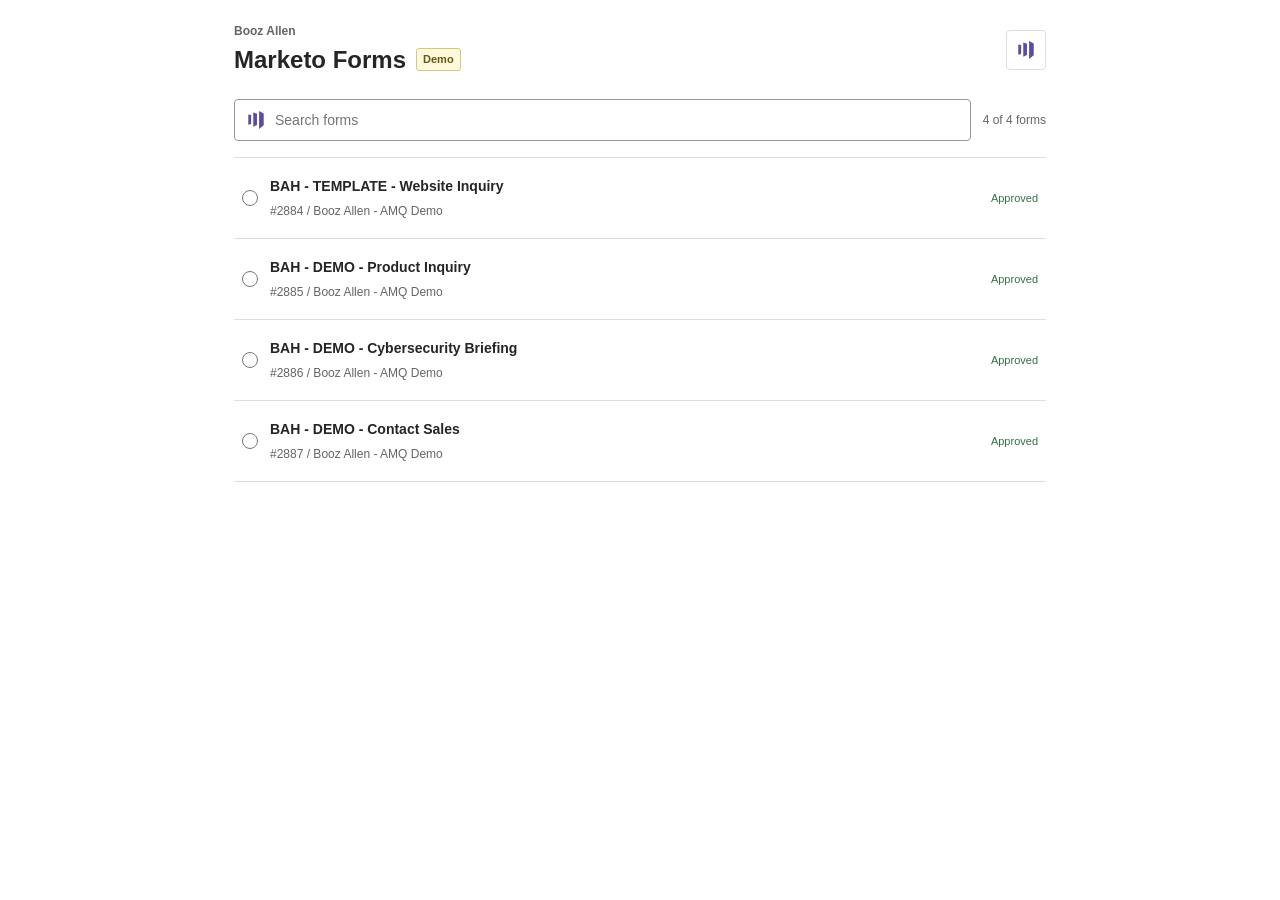
==== tools/marketo-forms/index.html @ 0ab5093b "marketo plugin" ====
<!doctype html>
<html lang="en">
  <head>
    <meta charset="utf-8">
    <meta name="viewport" content="width=device-width, initial-scale=1">
    <title>Marketo Forms</title>
    <link rel="stylesheet" href="./marketo-forms.css">
    <script type="module" src="./marketo-forms.js"></script>
  </head>
  <body>
    <main>
      <header class="heading">
        <div><p class="eyebrow">Booz Allen</p><h1>Marketo Forms <span class="demo">Demo</span></h1></div>
        <button id="refresh" class="icon-button" type="button" title="Refresh forms" aria-label="Refresh forms">
          <img class="marketo-icon" src="./marketo_logo_icon_168994.svg" alt="" width="18" height="18">
        </button>
      </header>
      <div class="toolbar">
        <label class="search" for="query">
          <img class="marketo-icon" src="./marketo_logo_icon_168994.svg" alt="" width="18" height="18">
          <input id="query" type="search" placeholder="Search forms" aria-label="Search forms by name, ID, or folder" autocomplete="off">
        </label>
        <p id="count" role="status">Loading forms...</p>
      </div>
      <section class="catalog" aria-label="Available forms" aria-busy="true">
        <ul id="forms" aria-label="Forms"></ul>
        <p id="empty" hidden>No matching forms.</p>
      </section>
      <section id="selection" class="selection" aria-label="Selected form" hidden>
        <h2 id="selected-name"></h2>
        <p id="selected-description"></p>
        <label for="form-url">Form URL</label>
        <div class="url-row">
          <input id="form-url" type="url" readonly spellcheck="false">
          <button id="copy" class="icon-button" type="button" title="Copy form URL" aria-label="Copy form URL">
            <img class="marketo-icon" src="./marketo_logo_icon_168994.svg" alt="" width="18" height="18">
          </button>
        </div>
      </section>
      <p id="message" class="message" role="status" aria-live="polite" aria-atomic="true"></p>
    </main>
  </body>
</html>
---- tools/marketo-forms/marketo-forms.css ----
:root {
    font-family: "Adobe Clean", "Trebuchet MS", sans-serif;
    font-size: 14px;
    color: #252525;
    background: #fff;

    --accent: #006f78;
    --muted: #656565;
    --line: #dedede;
}

* {
    box-sizing: border-box;
}

body {
    margin: 0;
}

main {
    max-width: 860px;
    margin: auto;
    padding: 24px;
}

button,
input {
    font: inherit;
}

button,
input[type="radio"] {
    cursor: pointer;
}

[hidden] {
    display: none !important;
}

.heading {
    display: flex;
    align-items: center;
    justify-content: space-between;
    gap: 12px;
}

.eyebrow {
    margin: 0 0 6px;
    color: var(--muted);
    font-size: 12px;
    font-weight: 700;
}

h1 {
    display: flex;
    flex-wrap: wrap;
    align-items: center;
    gap: 10px;
    margin: 0;
    font-size: 24px;
    line-height: 1.3;
}

.demo {
    padding: 3px 6px;
    border: 1px solid #d5c87d;
    border-radius: 3px;
    color: #675616;
    background: #fff9db;
    font-size: 11px;
    font-weight: 600;
}

.icon-button {
    display: grid;
    flex: 0 0 40px;
    place-items: center;
    width: 40px;
    height: 40px;
    padding: 0;
    border: 1px solid var(--line);
    border-radius: 4px;
    background: #fff;
    color: var(--accent);
}

.icon-button:hover {
    border-color: var(--accent);
    background: #eff8f8;
}

.icon-button:disabled {
    cursor: progress;
    opacity: 0.5;
}

.marketo-icon {
    display: block;
    width: 18px;
    height: 18px;
}

.toolbar {
    display: flex;
    flex-wrap: wrap;
    align-items: center;
    gap: 12px;
    margin-top: 24px;
    padding-bottom: 16px;
    border-bottom: 1px solid var(--line);
}

.search {
    display: flex;
    flex: 1 1 220px;
    align-items: center;
    gap: 8px;
    min-width: 0;
    padding: 0 12px;
    border: 1px solid #999;
    border-radius: 4px;
}

.search .marketo-icon {
    flex-shrink: 0;
    color: var(--muted);
}

.search input {
    width: 100%;
    min-width: 0;
    height: 40px;
    border: 0;
    outline: none;
    background: transparent;
}

.search:focus-within {
    outline: 2px solid var(--accent);
    outline-offset: 2px;
}

#count {
    margin: 0;
    color: var(--muted);
    font-size: 12px;
    font-variant-numeric: tabular-nums;
}

#forms {
    margin: 0;
    padding: 0;
    list-style: none;
}

#forms li {
    border-bottom: 1px solid var(--line);
}

.form-option {
    display: flex;
    align-items: center;
    gap: 12px;
    min-height: 80px;
    padding: 16px 8px;
    cursor: pointer;
}

.form-option:hover {
    background: #f5f7f7;
}

.form-option:has(input:checked) {
    background: #edf7f7;
    box-shadow: inset 3px 0 var(--accent);
}

.form-option input {
    flex-shrink: 0;
    width: 16px;
    height: 16px;
    margin: 0;
    accent-color: var(--accent);
}

.form-content {
    display: grid;
    flex: 1;
    gap: 6px;
    min-width: 0;
}

.form-name {
    font-weight: 600;
    line-height: 1.5;
    overflow-wrap: anywhere;
}

.form-details {
    color: var(--muted);
    font-size: 12px;
    line-height: 1.4;
    overflow-wrap: anywhere;
}

.form-status {
    flex-shrink: 0;
    color: #357044;
    font-size: 11px;
    text-transform: capitalize;
}

#empty {
    padding: 24px 0;
    color: var(--muted);
}

.selection {
    margin-top: 24px;
    padding-top: 4px;
}

h2 {
    margin: 0 0 8px;
    font-size: 16px;
    line-height: 1.5;
    overflow-wrap: anywhere;
}

#selected-description {
    margin: 0 0 20px;
    color: var(--muted);
    font-size: 12px;
    line-height: 1.6;
    overflow-wrap: anywhere;
}

.selection > label {
    display: block;
    margin-bottom: 8px;
    font-size: 12px;
    font-weight: 600;
}

.url-row {
    display: flex;
    gap: 8px;
}

#form-url {
    width: 100%;
    min-width: 0;
    height: 40px;
    padding: 8px;
    border: 1px solid var(--line);
    border-radius: 4px;
    background: #fafafa;
    font-size: 12px;
}

.message {
    min-height: 36px;
    margin: 12px 0 0;
    color: var(--accent);
    font-size: 12px;
    line-height: 1.5;
    overflow-wrap: anywhere;
}

:focus-visible {
    outline: 2px solid var(--accent);
    outline-offset: 3px;
}

@media (width <= 400px) {
    main {
        padding: 16px;
    }

    .form-option {
        flex-wrap: wrap;
    }

    .form-status {
        margin-left: 28px;
    }
}
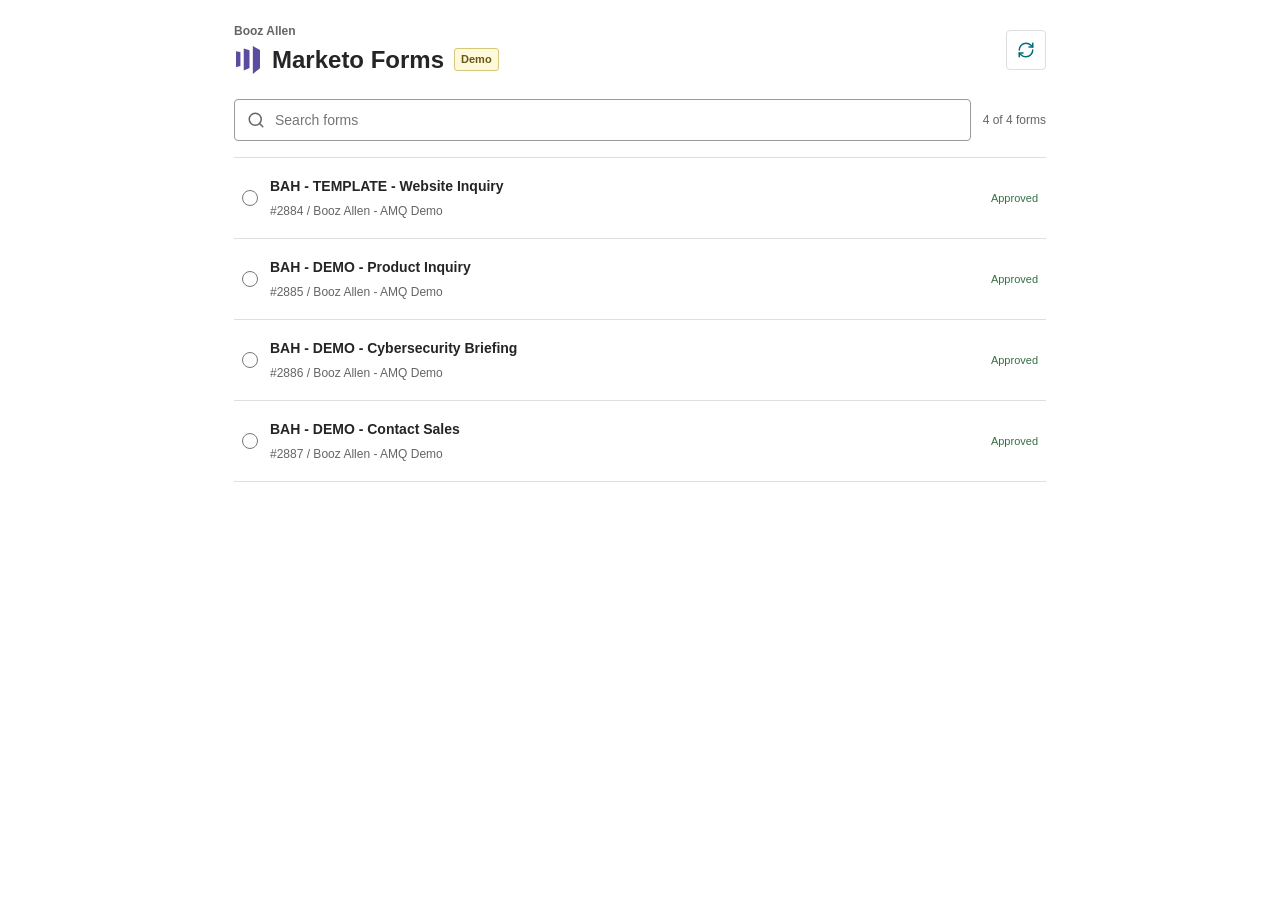
==== commit 78b34c85: "restore icons" ====
--- a/tools/marketo-forms/index.html
+++ b/tools/marketo-forms/index.html
@@ -10,14 +10,14 @@
   <body>
     <main>
       <header class="heading">
-        <div><p class="eyebrow">Booz Allen</p><h1>Marketo Forms <span class="demo">Demo</span></h1></div>
+        <div><p class="eyebrow">Booz Allen</p><h1><img class="marketo-logo" src="./marketo_logo_icon_168994.svg" alt="" width="28" height="28">Marketo Forms <span class="demo">Demo</span></h1></div>
         <button id="refresh" class="icon-button" type="button" title="Refresh forms" aria-label="Refresh forms">
-          <img class="marketo-icon" src="./marketo_logo_icon_168994.svg" alt="" width="18" height="18">
+          <svg aria-hidden="true"><use href="./icons.svg#refresh"></use></svg>
         </button>
       </header>
       <div class="toolbar">
         <label class="search" for="query">
-          <img class="marketo-icon" src="./marketo_logo_icon_168994.svg" alt="" width="18" height="18">
+          <svg aria-hidden="true"><use href="./icons.svg#search"></use></svg>
           <input id="query" type="search" placeholder="Search forms" aria-label="Search forms by name, ID, or folder" autocomplete="off">
         </label>
         <p id="count" role="status">Loading forms...</p>
@@ -33,7 +33,7 @@
         <div class="url-row">
           <input id="form-url" type="url" readonly spellcheck="false">
           <button id="copy" class="icon-button" type="button" title="Copy form URL" aria-label="Copy form URL">
-            <img class="marketo-icon" src="./marketo_logo_icon_168994.svg" alt="" width="18" height="18">
+            <svg aria-hidden="true"><use href="./icons.svg#copy"></use></svg>
           </button>
         </div>
       </section>
--- a/tools/marketo-forms/marketo-forms.css
+++ b/tools/marketo-forms/marketo-forms.css
@@ -94,10 +94,21 @@
     opacity: 0.5;
 }
 
-.marketo-icon {
+.marketo-logo {
     display: block;
+    flex-shrink: 0;
+    width: 28px;
+    height: 28px;
+}
+
+svg {
     width: 18px;
     height: 18px;
+    fill: none;
+    stroke: currentcolor;
+    stroke-width: 2;
+    stroke-linecap: round;
+    stroke-linejoin: round;
 }
 
 .toolbar {
@@ -121,7 +132,7 @@
     border-radius: 4px;
 }
 
-.search .marketo-icon {
+.search svg {
     flex-shrink: 0;
     color: var(--muted);
 }
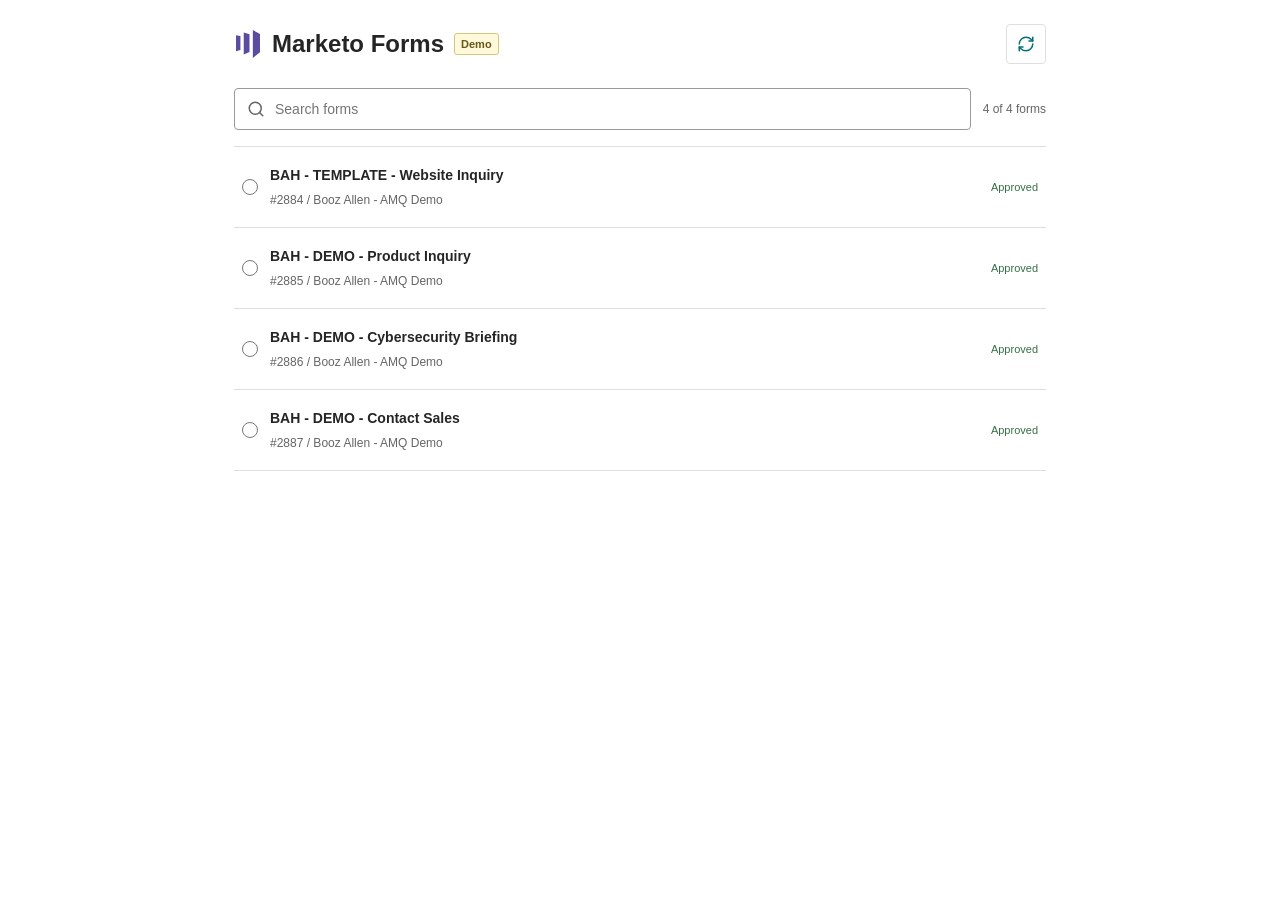
==== commit 980a917a: "remove BA from marketo forms" ====
--- a/tools/marketo-forms/index.html
+++ b/tools/marketo-forms/index.html
@@ -10,7 +10,7 @@
   <body>
     <main>
       <header class="heading">
-        <div><p class="eyebrow">Booz Allen</p><h1><img class="marketo-logo" src="./marketo_logo_icon_168994.svg" alt="" width="28" height="28">Marketo Forms <span class="demo">Demo</span></h1></div>
+        <div><h1><img class="marketo-logo" src="./marketo_logo_icon_168994.svg" alt="" width="28" height="28">Marketo Forms <span class="demo">Demo</span></h1></div>
         <button id="refresh" class="icon-button" type="button" title="Refresh forms" aria-label="Refresh forms">
           <svg aria-hidden="true"><use href="./icons.svg#refresh"></use></svg>
         </button>
